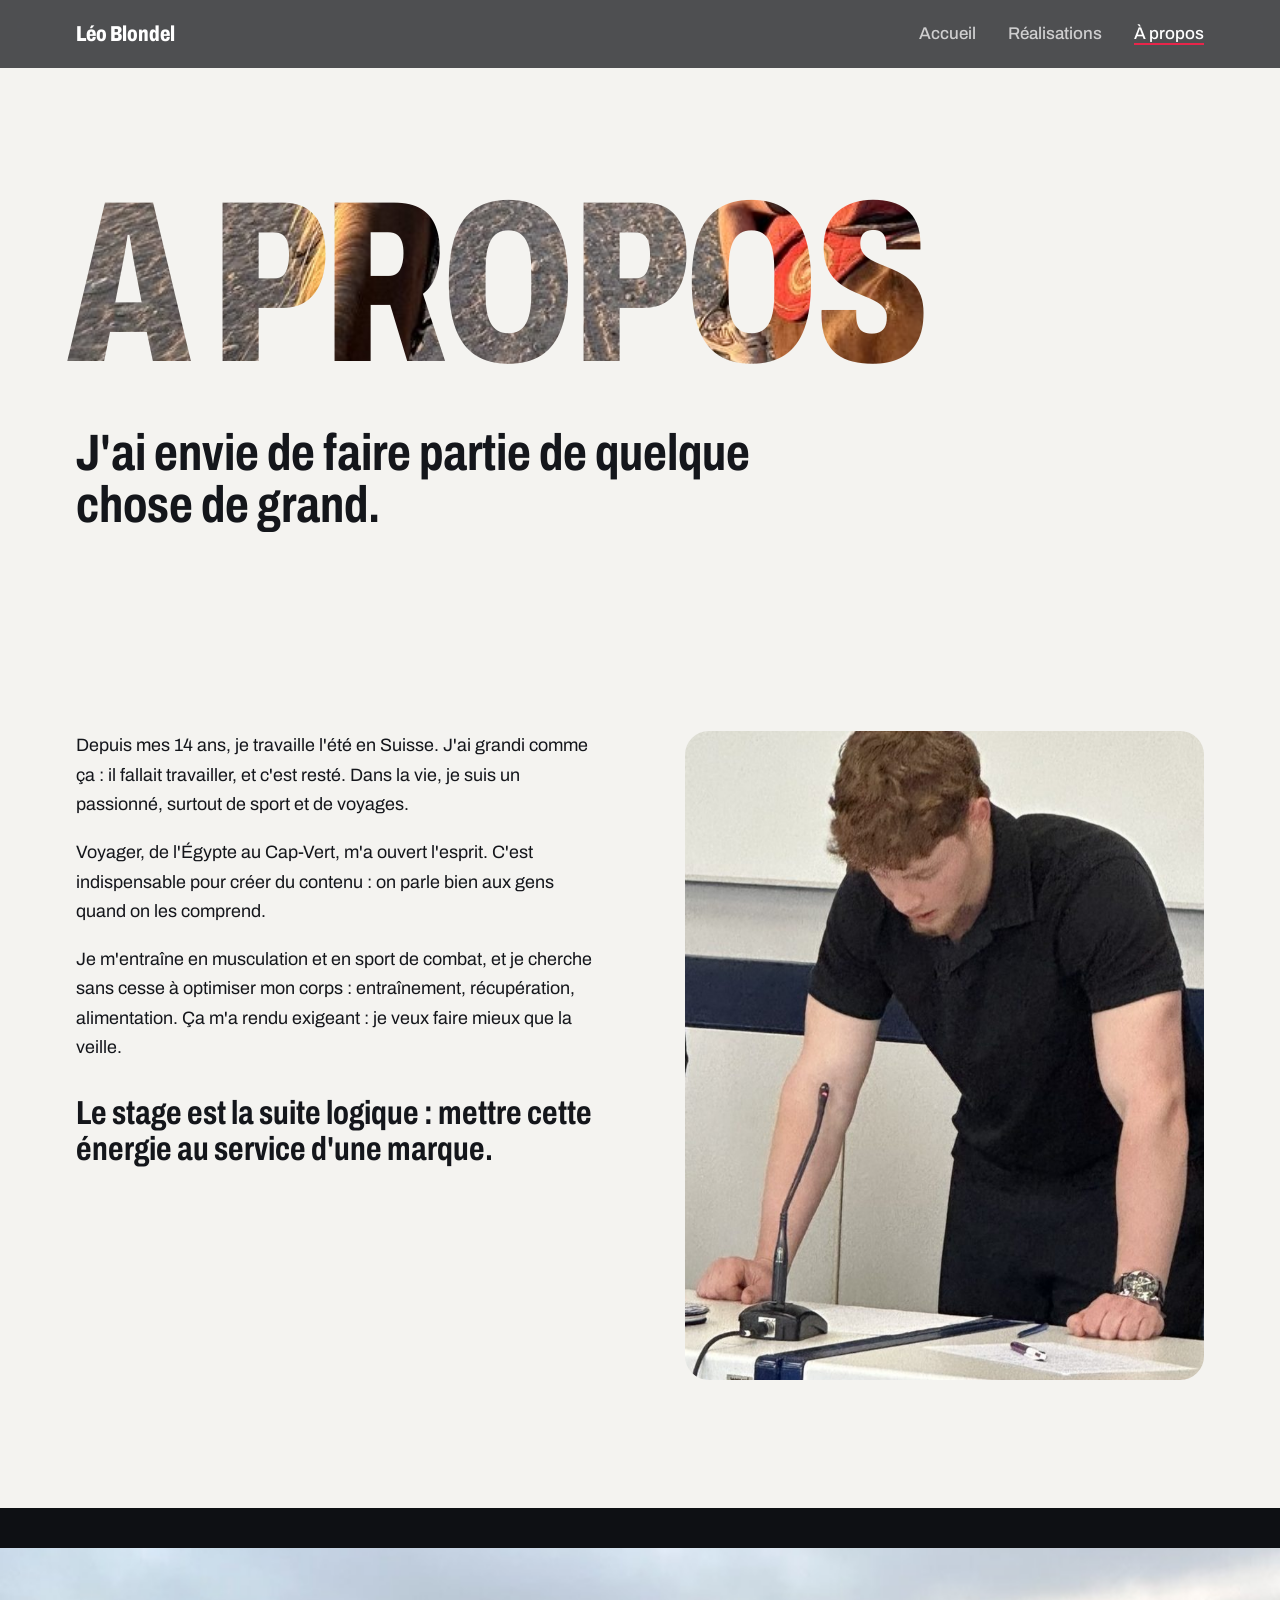
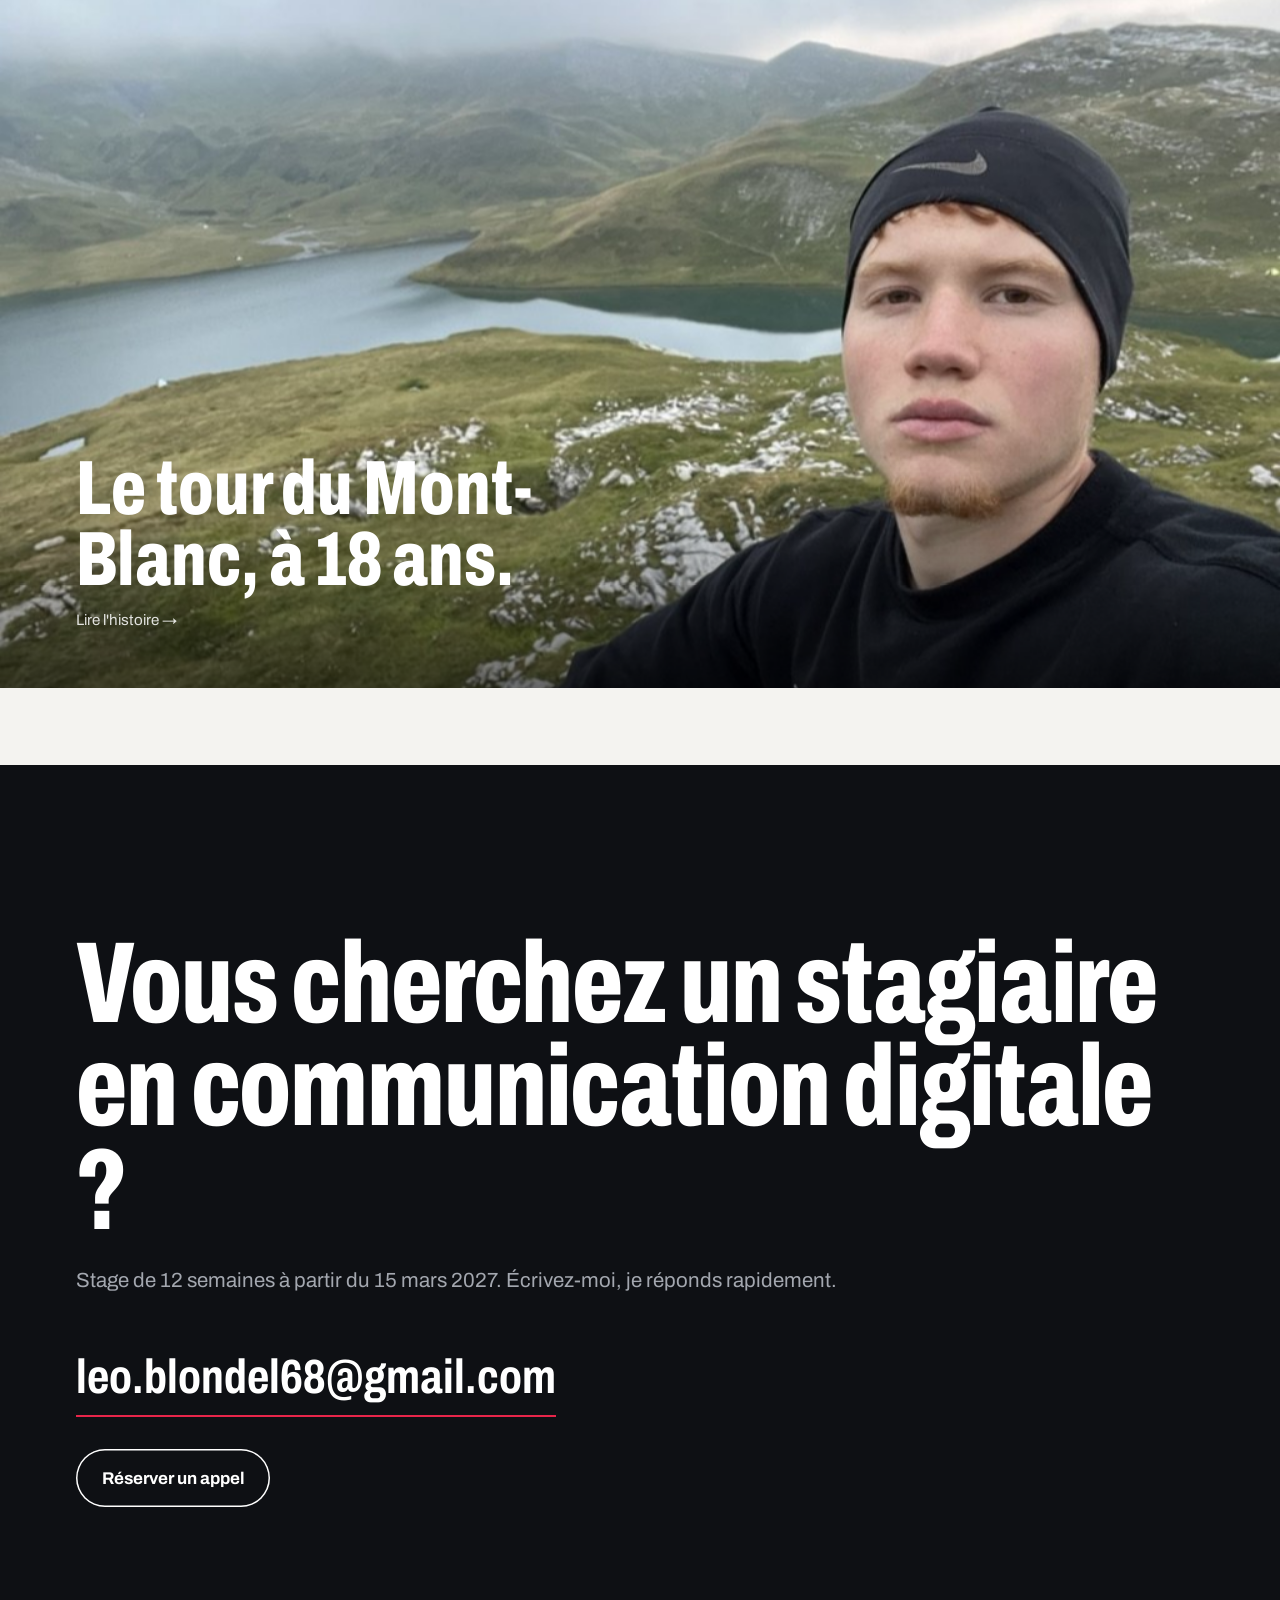
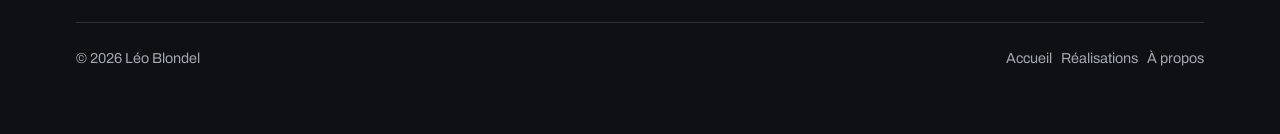
==== a-propos.html @ 24dcad84 "Add files via upload" ====
<!DOCTYPE html><html lang="fr"><head>
<meta charset="utf-8">
<meta name="viewport" content="width=device-width, initial-scale=1">
<meta property="og:title" content="Léo Blondel · Contenu et réseaux sociaux">
<meta property="og:description" content="Contenu pour McDonald's France chez BBDO Paris, projets e-commerce sur TikTok.">
<meta property="og:type" content="website">
<meta property="og:image" content="https://seetroly.github.io/leo-blondel.github.io/apercu.jpg">
<meta name="twitter:card" content="summary_large_image">
<meta name="twitter:image" content="https://seetroly.github.io/leo-blondel.github.io/apercu.jpg">
<link rel="icon" href="data:image/svg+xml,<svg xmlns='http://www.w3.org/2000/svg' viewBox='0 0 100 100'><text y='.9em' font-size='90'>♥</text></svg>">
<link rel="preconnect" href="https://fonts.googleapis.com">
<link rel="preconnect" href="https://fonts.gstatic.com" crossorigin>
<link href="https://fonts.googleapis.com/css2?family=Archivo:wdth,wght@62..125,400..800&display=swap" rel="stylesheet">
<style>
:root{
  --night:#0E1014;
  --night-2:#1A1D23;
  --paper:#F4F3F0;
  --white:#FFFFFF;
  --ink:#14161B;
  --muted:#5D626C;
  --muted-dark:#A3A7AF;
  --line:#DEDCD6;
  --sand:#E6DAC4;
  --like:#E8254A;
  --font:"Archivo", ui-sans-serif, system-ui, -apple-system, "Segoe UI", Roboto, sans-serif;
  --pad:clamp(20px,5vw,56px);
  --ease:cubic-bezier(.2,.7,.1,1);
}
*{box-sizing:border-box}
html{-webkit-text-size-adjust:100%;scroll-behavior:smooth}
body{margin:0;background:var(--paper);color:var(--ink);font-family:var(--font);font-size:1.0625rem;line-height:1.6;font-stretch:100%}
img,video{display:block;max-width:100%;height:auto}
a{color:inherit}
:focus-visible{outline:3px solid var(--like);outline-offset:3px}
p{margin:0 0 1em;max-width:38em}
.wrap{max-width:1240px;margin:0 auto;padding:0 var(--pad)}
[id]{scroll-margin-top:84px}

/* Display type: condensed Archivo */
.display,h1,h2{font-stretch:68%;font-weight:800;letter-spacing:-.01em;line-height:.9;margin:0}
h2{font-size:clamp(2.6rem,7vw,5.6rem)}
h3{font-size:clamp(1.35rem,2.2vw,1.7rem);font-weight:700;line-height:1.15;letter-spacing:-.01em;margin:0 0 .7rem}
.lede{font-size:clamp(1.1rem,1.6vw,1.3rem);color:var(--muted);line-height:1.5;margin-top:1.4rem}

/* Navigation */
.nav{position:fixed;inset:0 0 auto;z-index:50;color:var(--white);transition:background .35s var(--ease),backdrop-filter .35s}
.nav.solid{background:rgba(14,16,20,.72);backdrop-filter:blur(14px);-webkit-backdrop-filter:blur(14px)}
.nav .wrap{display:flex;align-items:center;justify-content:space-between;gap:8px 24px;min-height:68px;flex-wrap:wrap}
.nav .brand{font-weight:800;font-stretch:75%;font-size:1.35rem;text-decoration:none}
.nav ul{display:flex;gap:clamp(16px,3vw,32px);list-style:none;margin:0;padding:0}
.nav ul a{text-decoration:none;font-weight:500;opacity:.72;transition:opacity .2s}
.nav ul a:hover,.nav ul a[aria-current="page"]{opacity:1}
.nav ul a[aria-current="page"]{box-shadow:0 2px 0 var(--like)}

/* Buttons */
.btn{display:inline-flex;align-items:center;gap:.5em;padding:.9em 1.5em;border-radius:999px;background:var(--white);color:var(--night);font-weight:700;text-decoration:none;transition:transform .2s var(--ease),background .2s}
.btn:hover{transform:translateY(-2px)}
.btn.dark{background:var(--night);color:var(--white)}
.btn.ghost{background:transparent;color:inherit;box-shadow:inset 0 0 0 1.5px currentColor}

/* HERO (home) */
.hero{position:relative;min-height:100svh;background:var(--night);color:var(--white);overflow:hidden;display:flex;flex-direction:column;justify-content:flex-end}
.hero-photo{position:absolute;top:0;right:0;bottom:0;width:52%;overflow:hidden;-webkit-mask-image:linear-gradient(to right,transparent,#000 38%);mask-image:linear-gradient(to right,transparent,#000 38%)}
.hero-photo img{width:100%;height:100%;object-fit:cover;object-position:50% 20%;filter:saturate(.8) brightness(.88);transform-origin:50% 30%;will-change:transform}
.hero-inner{position:relative;width:100%;padding-top:120px;padding-bottom:clamp(28px,4vw,48px)}
.hero-name{font-size:clamp(4.6rem,13vw,11.5rem);line-height:.8;text-transform:uppercase;letter-spacing:-.02em;color:#fff;text-shadow:0 2px 30px rgba(0,0,0,.25);margin:0 0 .25em}
.hero-name span{display:block}
.hero-name span:last-child{padding-left:.55em}
.hero-copy{max-width:30em}
.hero-role{font-size:clamp(1.3rem,2.4vw,1.8rem);font-weight:700;margin:0 0 .6rem}
.hero-pitch{color:var(--muted-dark);font-size:1.1rem;margin-bottom:1.6rem}
.hero-stats{position:relative;display:grid;grid-template-columns:repeat(3,minmax(0,1fr));border-top:1px solid rgba(255,255,255,.18);margin-top:clamp(36px,6vw,64px);max-width:54%}
.hero-stats div{padding:1.1rem 1.2rem 0 0}
.hero-stats div+div{padding-left:1.2rem;border-left:1px solid rgba(255,255,255,.18)}
.hero-stats strong{display:block;white-space:nowrap;font-stretch:70%;font-weight:800;font-size:clamp(1.8rem,3.4vw,2.8rem);line-height:1}
.hero-stats strong::before{content:"♥ ";color:var(--like);font-size:.6em;vertical-align:.18em}
.hero-stats span{color:var(--muted-dark);font-size:.9rem;line-height:1.35;display:block;margin-top:.35rem}

/* Page-load sequence (the one orchestrated moment) */
@media (prefers-reduced-motion:no-preference){
  .hero-name span,.hero-copy,.hero-stats,.about-title{animation:rise 1s var(--ease) both}
  .hero-name span:last-child{animation-delay:.08s}
  .hero-copy{animation-delay:.25s}
  .hero-stats{animation-delay:.4s}
  .hero-photo img{animation:settle 1.6s var(--ease) both}
}
@keyframes rise{from{opacity:0;transform:translateY(40px)}to{opacity:1;transform:none}}
@keyframes settle{from{opacity:0;scale:1.12}to{opacity:1;scale:1}}

/* Chapters */
.chapter{padding:clamp(80px,12vw,150px) 0 0}
.chapter-head{display:grid;grid-template-columns:minmax(0,1.1fr) minmax(0,.9fr);gap:clamp(24px,5vw,72px);align-items:end;padding-bottom:clamp(40px,6vw,72px);border-bottom:1px solid var(--line)}
.chapter-head .lede{margin:0}

/* Case: text + media on a stage */
.case{display:grid;grid-template-columns:minmax(0,.85fr) minmax(0,1.15fr);gap:clamp(28px,6vw,96px);align-items:center;padding:clamp(56px,8vw,110px) 0;border-bottom:1px solid var(--line)}
.case.flip{grid-template-columns:minmax(0,1.15fr) minmax(0,.85fr)}
.case.flip .case-text{order:2}
.case-text p{color:#33363D}
.quote{font-size:1.15rem;font-weight:600;color:var(--ink)!important;border-left:3px solid var(--like);padding-left:1rem}
.stat{margin-top:1.8rem}
.stat strong{display:block;font-stretch:68%;font-weight:800;font-size:clamp(3rem,6.5vw,5.2rem);line-height:.9;color:var(--like);letter-spacing:-.01em}
.stat span{display:block;color:var(--muted);margin-top:.5rem;font-size:.95rem}
.tag{display:inline-block;font-size:.85rem;color:var(--muted);margin-bottom:1rem}

.stage{position:relative;border-radius:28px;background:var(--sand);padding:clamp(24px,5vw,64px);display:grid;place-items:center;overflow:hidden}
.stage.cool{background:#DDE3E8}
.stage.rose{background:#F0DADA}
.stage img.shot,.stage figure img{border-radius:14px;box-shadow:0 40px 70px -30px rgba(20,18,30,.45),0 2px 6px rgba(20,18,30,.08)}
.stage .narrow{max-width:420px;width:100%}
.stage .pair{display:grid;grid-template-columns:1fr 1fr;gap:clamp(12px,2vw,24px);width:100%}
.stage .pair img:last-child{transform:translateY(24px)}
figure{margin:0}
.caption{color:var(--muted);font-size:.9rem;margin-top:.9rem}

/* Football: three tweets */
.tweets-wrap{padding:clamp(56px,8vw,110px) 0;border-bottom:1px solid var(--line)}
.tweets-wrap .intro{display:grid;grid-template-columns:minmax(0,1fr) minmax(0,1fr);gap:clamp(24px,5vw,72px);align-items:end;margin-bottom:clamp(32px,5vw,56px)}
.tweets{display:grid;grid-template-columns:repeat(3,minmax(0,1fr));gap:clamp(16px,2vw,28px);align-items:start}
.tweet .stage{padding:clamp(18px,2.4vw,32px);border-radius:22px}
.tweet p{font-size:.98rem;margin:1rem 0 0;color:#33363D}
.tweet strong{display:block;font-stretch:68%;font-weight:800;font-size:2.4rem;line-height:1;color:var(--like);margin-top:.8rem}
.tweet small{color:var(--muted);font-size:.88rem}

/* Dark video band: the boldest block */
.band{background:var(--night);color:var(--white);padding:clamp(80px,11vw,140px) 0;margin-top:clamp(56px,8vw,110px)}
.band .lede,.band p{color:var(--muted-dark)}
.band-head{display:grid;grid-template-columns:minmax(0,1fr) auto;gap:32px;align-items:end;margin-bottom:clamp(40px,6vw,72px)}
.band .big-number{font-stretch:62%;font-weight:800;font-size:clamp(5rem,15vw,12rem);line-height:.8;color:var(--white);text-align:right}
.big-number small{display:block;font-stretch:100%;font-weight:500;font-size:1rem;color:var(--muted-dark);margin-top:.8rem;letter-spacing:0}
.phones{display:grid;grid-template-columns:repeat(4,minmax(0,1fr));gap:clamp(12px,2vw,24px)}
.phone{background:#000;border-radius:26px;padding:6px;box-shadow:0 0 0 1px rgba(255,255,255,.12),0 40px 80px -30px rgba(0,0,0,.8)}
.phone video{width:100%;aspect-ratio:9/16;object-fit:cover;border-radius:20px;background:#000}
.phone.solo{max-width:320px;width:100%}
.phones .phone:nth-child(even){transform:translateY(48px)}
.band-note{margin-top:clamp(64px,8vw,96px);font-size:.95rem}

/* Photo teaser band (home) */
.teaser{padding:clamp(90px,12vw,160px) 0;overflow:hidden}
.teaser-grid{display:grid;grid-template-columns:minmax(0,.9fr) minmax(0,1.1fr);gap:clamp(32px,6vw,96px);align-items:center}
.collage{position:relative;height:clamp(420px,52vw,640px)}
.collage figure{position:absolute;overflow:hidden;border-radius:18px;box-shadow:0 40px 70px -30px rgba(20,18,30,.5)}
.collage img{width:100%;height:115%;object-fit:cover;will-change:transform}
.collage .c1{left:0;top:6%;width:44%;height:78%}
.collage .c2{right:0;top:0;width:52%;height:46%}
.collage .c3{right:6%;bottom:0;width:42%;height:46%}

/* E-commerce list */
.ecom-list{display:grid;grid-template-columns:repeat(3,minmax(0,1fr));gap:clamp(20px,3vw,40px);padding:clamp(56px,8vw,96px) 0}
.ecom-list article{padding-top:1.2rem;border-top:2px solid var(--ink)}
.ecom-list img{border-radius:12px;margin-top:1rem;box-shadow:0 20px 40px -24px rgba(20,18,30,.4)}

/* Contact */
.contact{background:var(--night);color:var(--white);padding:clamp(90px,13vw,170px) 0 clamp(40px,5vw,64px);margin-top:clamp(40px,6vw,80px)}
.contact h2{font-size:clamp(3rem,9vw,7.5rem);max-width:10em}
.contact .lede{color:var(--muted-dark)}
.mail{display:inline-block;margin-top:1.4rem;font-stretch:75%;font-weight:700;font-size:clamp(1.5rem,4.4vw,3rem);text-decoration:none;border-bottom:2px solid var(--like);word-break:break-word;transition:color .2s}
.mail:hover{color:var(--like)}
.foot{margin-top:clamp(64px,9vw,120px);padding-top:24px;border-top:1px solid rgba(255,255,255,.14);display:flex;justify-content:space-between;gap:16px;flex-wrap:wrap;color:var(--muted-dark);font-size:.9rem}
.foot a{text-decoration:none}

/* ABOUT page */
.about-hero{background:var(--paper);padding:clamp(120px,16vw,190px) 0 clamp(40px,6vw,72px);overflow:hidden}
.about-title{font-size:clamp(5rem,18vw,16rem);line-height:.82;text-transform:uppercase;letter-spacing:-.02em;color:var(--ink);background:url("photo-desert.jpg") center 70%/cover no-repeat;-webkit-background-clip:text;background-clip:text;-webkit-text-fill-color:transparent;margin-left:-.04em}
.about-lead{font-stretch:75%;font-weight:700;font-size:clamp(1.8rem,4vw,3.2rem);line-height:1.02;max-width:14em;margin-top:clamp(24px,4vw,48px)}
.about-body{display:grid;grid-template-columns:minmax(0,1fr) minmax(0,1fr);gap:clamp(32px,7vw,110px);align-items:start;padding:clamp(40px,6vw,80px) 0 clamp(80px,10vw,130px)}
.about-body p{font-size:clamp(1.08rem,1.4vw,1.22rem);line-height:1.65}
.about-body .closing{font-stretch:75%;font-weight:700;font-size:clamp(1.5rem,2.6vw,2.1rem);line-height:1.1;margin-top:2rem;color:var(--ink)}
.portrait{position:sticky;top:100px;border-radius:24px;overflow:hidden;aspect-ratio:4/5}
.portrait img{width:100%;height:118%;object-fit:cover;will-change:transform}
.facts{list-style:none;margin:2.4rem 0 0;padding:0;display:grid;grid-template-columns:1fr 1fr;gap:0}
.facts li{padding:1rem 0;border-top:1px solid var(--line)}
.facts b{display:block;font-stretch:70%;font-size:1.7rem;line-height:1;font-weight:800}
.facts span{color:var(--muted);font-size:.92rem}
.wide-photo{position:relative;height:clamp(420px,70vw,780px);overflow:hidden;background:var(--night)}
.wide-photo img{position:absolute;inset:-10% 0 auto;width:100%;height:120%;object-fit:cover;will-change:transform}
.wide-photo .over{position:absolute;inset:auto 0 0;padding:0 0 clamp(28px,5vw,56px);color:var(--white);background:linear-gradient(transparent,rgba(0,0,0,.55))}
.wide-photo .over p{font-stretch:70%;font-weight:800;font-size:clamp(2.4rem,6vw,5.2rem);line-height:.92;margin:0;max-width:7em}
.wide-photo .over small{display:block;font-size:.95rem;opacity:.85;margin-top:.8rem}

/* WORKS page */
.page-hero{background:var(--night);color:var(--white);padding:clamp(130px,16vw,200px) 0 clamp(48px,6vw,72px)}
.page-hero h1{font-size:clamp(4rem,14vw,11rem);text-transform:uppercase;line-height:.82}
.page-hero .lede{color:var(--muted-dark)}
.filters{display:flex;flex-wrap:wrap;gap:10px;list-style:none;margin:2rem 0 0;padding:0}
.filters button{font:inherit;font-weight:600;font-size:.95rem;padding:.55em 1.1em;border-radius:999px;border:0;cursor:pointer;background:rgba(255,255,255,.08);color:var(--white);transition:background .2s}
.filters button:hover{background:rgba(255,255,255,.16)}
.filters button[aria-pressed="true"]{background:var(--white);color:var(--night)}
.grid{display:grid;grid-template-columns:repeat(3,minmax(0,1fr));gap:clamp(20px,2.6vw,36px);padding:clamp(48px,7vw,90px) 0}
.card{text-decoration:none;display:block}
.card[hidden]{display:none}
.card .thumb{aspect-ratio:4/5;border-radius:20px;background:var(--sand);overflow:hidden;display:grid;place-items:center;padding:12%}
.card:nth-child(3n+2) .thumb{background:#DDE3E8}
.card:nth-child(3n) .thumb{background:#F0DADA}
.card .thumb img{max-height:100%;width:auto;object-fit:contain;border-radius:10px;box-shadow:0 30px 50px -24px rgba(20,18,30,.45);transition:transform .5s var(--ease)}
.card:hover .thumb img{transform:scale(1.04)}
.card .thumb.text{font-stretch:68%;font-weight:800;font-size:2.4rem;line-height:.95;text-align:center;color:var(--ink)}
.card .body{padding-top:1rem}
.card h2{font-stretch:80%;font-size:1.45rem;line-height:1.1;font-weight:700}
.card .meta{display:flex;justify-content:space-between;gap:12px;margin-top:.4rem;color:var(--muted);font-size:.92rem}
.card .metric{color:var(--like);font-weight:700;white-space:nowrap}

/* Responsive */
@media (max-width:980px){
  .tweets{grid-template-columns:repeat(2,minmax(0,1fr))}
  .grid{grid-template-columns:repeat(2,minmax(0,1fr))}
  .ecom-list{grid-template-columns:minmax(0,1fr)}
  .ecom-list article{max-width:40em}
}
@media (max-width:860px){
  .hero{justify-content:flex-end}
  .hero-photo{width:100%;height:62%;bottom:auto;-webkit-mask-image:none;mask-image:none}
  .hero-photo::after{content:"";position:absolute;inset:0;background:linear-gradient(rgba(14,16,20,.1) 25%,rgba(14,16,20,.88) 62%,var(--night))}
  .hero-inner{padding-top:40vh}
  .hero-name span:last-child{padding-left:0}
  .hero-stats{max-width:none}
  .chapter-head,.case,.case.flip,.tweets-wrap .intro,.teaser-grid,.about-body,.band-head{grid-template-columns:minmax(0,1fr)}
  .case.flip .case-text{order:0}
  .band .big-number{text-align:left}
  .phones{grid-template-columns:none;grid-auto-flow:column;grid-auto-columns:64%;overflow-x:auto;scroll-snap-type:x mandatory;padding-bottom:12px;margin-right:calc(-1*var(--pad))}
  .phones .phone{scroll-snap-align:start}
  .phones .phone:nth-child(even){transform:none}
  .portrait{position:relative;top:0}
}
@media (max-width:560px){
  .hero-stats{grid-template-columns:minmax(0,1fr)}
  .hero-stats div,.hero-stats div+div{padding:.9rem 0;border-left:0;border-bottom:1px solid rgba(255,255,255,.18)}
  .tweets,.grid{grid-template-columns:minmax(0,1fr)}
  .stage .pair img:last-child{transform:none}
  .nav .brand{font-size:1.15rem}
}
@media (prefers-reduced-motion:reduce){
  html{scroll-behavior:auto}
  *{animation:none!important;transition:none!important}
  [data-speed],[data-zoom]{transform:none!important}
}
.collage img,.portrait img{position:absolute;left:0;top:-8%}
.portrait{isolation:isolate}
.wide-photo img{object-position:75% 50%}
.contact h2{overflow-wrap:break-word}

.wide-photo{display:block;text-decoration:none;color:inherit}
.wide-photo .over small{transition:opacity .2s}
.wide-photo:hover .over small{opacity:1}
.story{padding:clamp(70px,10vw,120px) 0}
.story .inner{max-width:34em}
.story p{font-size:clamp(1.08rem,1.4vw,1.22rem);line-height:1.65}
.back{display:inline-block;margin-top:2.5rem;font-weight:600;text-decoration:none;border-bottom:2px solid var(--like);padding-bottom:2px}
.contact-actions{margin:2rem 0 0}
</style>
<title>À propos · Léo Blondel</title><meta name="description" content="Qui est Léo Blondel : parcours, sport, voyages.">
</head><body>
<nav class="nav solid" aria-label="Menu principal"><div class="wrap"><a class="brand" href="index.html">Léo Blondel</a><ul><li><a href="index.html">Accueil</a></li><li><a href="realisations.html">Réalisations</a></li><li><a href="a-propos.html" aria-current="page">À propos</a></li></ul></div></nav>
<main>
<header class="about-hero">
  <div class="wrap">
    <h1 class="about-title" data-clip>À propos</h1>
    <p class="about-lead">J'ai envie de faire partie de quelque chose de grand.</p>
  </div>
</header>

<section>
  <div class="wrap"><div class="about-body">
    <div>
      <p>Depuis mes 14 ans, je travaille l'été en Suisse. J'ai grandi comme ça : il fallait travailler, et c'est resté. Dans la vie, je suis un passionné, surtout de sport et de voyages.</p>
      <p>Voyager, de l'Égypte au Cap-Vert, m'a ouvert l'esprit. C'est indispensable pour créer du contenu : on parle bien aux gens quand on les comprend.</p>
      <p>Je m'entraîne en musculation et en sport de combat, et je cherche sans cesse à optimiser mon corps : entraînement, récupération, alimentation. Ça m'a rendu exigeant : je veux faire mieux que la veille.</p>
      <p class="closing">Le stage est la suite logique : mettre cette énergie au service d'une marque.</p>
    </div>
    <figure class="portrait"><img src="photo-presentation.jpg" data-speed="-0.06" width="741" height="1230" alt="Léo Blondel pendant une présentation"></figure>
  </div></div>
</section>

<a class="wide-photo" href="mont-blanc.html" aria-label="Lire l'histoire du tour du Mont-Blanc">
  <img src="photo-mont-blanc.jpg" data-speed="-0.12" width="1024" height="768" alt="Léo Blondel en montagne, pendant le tour du Mont-Blanc" loading="lazy">
  <div class="over"><div class="wrap"><p>Le tour du Mont-Blanc, à 18 ans.</p><small>Lire l'histoire &rarr;</small></div></div>
</a>
</main>
<section class="contact" id="contact">
  <div class="wrap">
    <h2>Vous cherchez un stagiaire en communication digitale ?</h2>
    <p class="lede">Stage de 12 semaines à partir du 15 mars 2027. Écrivez-moi, je réponds rapidement.</p>
    <a class="mail" href="mailto:leo.blondel68@gmail.com">leo.blondel68@gmail.com</a>
    <p class="contact-actions"><a class="btn ghost" href="https://calendly.com/leo-blondel68/30min" target="_blank" rel="noopener">Réserver un appel</a></p>
    <div class="foot"><span>© 2026 Léo Blondel</span><span><a href="index.html">Accueil</a>&nbsp;&nbsp;&nbsp;<a href="realisations.html">Réalisations</a>&nbsp;&nbsp;&nbsp;<a href="a-propos.html">À propos</a></span></div>
  </div>
</section>
<script>
(function () {
  var nav = document.querySelector(".nav");
  var keepSolid = nav && nav.classList.contains("solid");
  var still = window.matchMedia("(prefers-reduced-motion: reduce)").matches;
  var speedEls = [].slice.call(document.querySelectorAll("[data-speed]"));
  var zoomEls = [].slice.call(document.querySelectorAll("[data-zoom]"));
  var clipEls = [].slice.call(document.querySelectorAll("[data-clip]"));
  var ticking = false;

  function update() {
    var y = window.scrollY, vh = window.innerHeight;
    if (nav && !keepSolid) nav.classList.toggle("solid", y > 40);
    if (!still) {
      speedEls.forEach(function (el) {
        var r = el.parentElement.getBoundingClientRect();
        if (r.bottom < -200 || r.top > vh + 200) return;
        var offset = (r.top + r.height / 2 - vh / 2) * parseFloat(el.dataset.speed);
        el.style.transform = "translate3d(0," + offset.toFixed(1) + "px,0)";
      });
      zoomEls.forEach(function (el) {
        var p = Math.min(y / vh, 1);
        el.style.transform = "translate3d(0," + (y * 0.2).toFixed(1) + "px,0) scale(" + (1 + p * 0.12).toFixed(3) + ")";
      });
      clipEls.forEach(function (el) {
        el.style.backgroundPosition = "center " + (70 + Math.min(y / vh, 1) * 25).toFixed(1) + "%";
      });
    }
    ticking = false;
  }
  window.addEventListener("scroll", function () {
    if (!ticking) { ticking = true; requestAnimationFrame(update); }
  }, { passive: true });
  window.addEventListener("resize", update);
  update();

  var buttons = document.querySelectorAll(".filters button");
  buttons.forEach(function (b) {
    b.addEventListener("click", function () {
      var f = b.dataset.filter;
      buttons.forEach(function (x) { x.setAttribute("aria-pressed", x === b ? "true" : "false"); });
      document.querySelectorAll(".card").forEach(function (c) {
        c.hidden = !(f === "tout" || c.dataset.type === f);
      });
    });
  });
})();

</script></body></html>
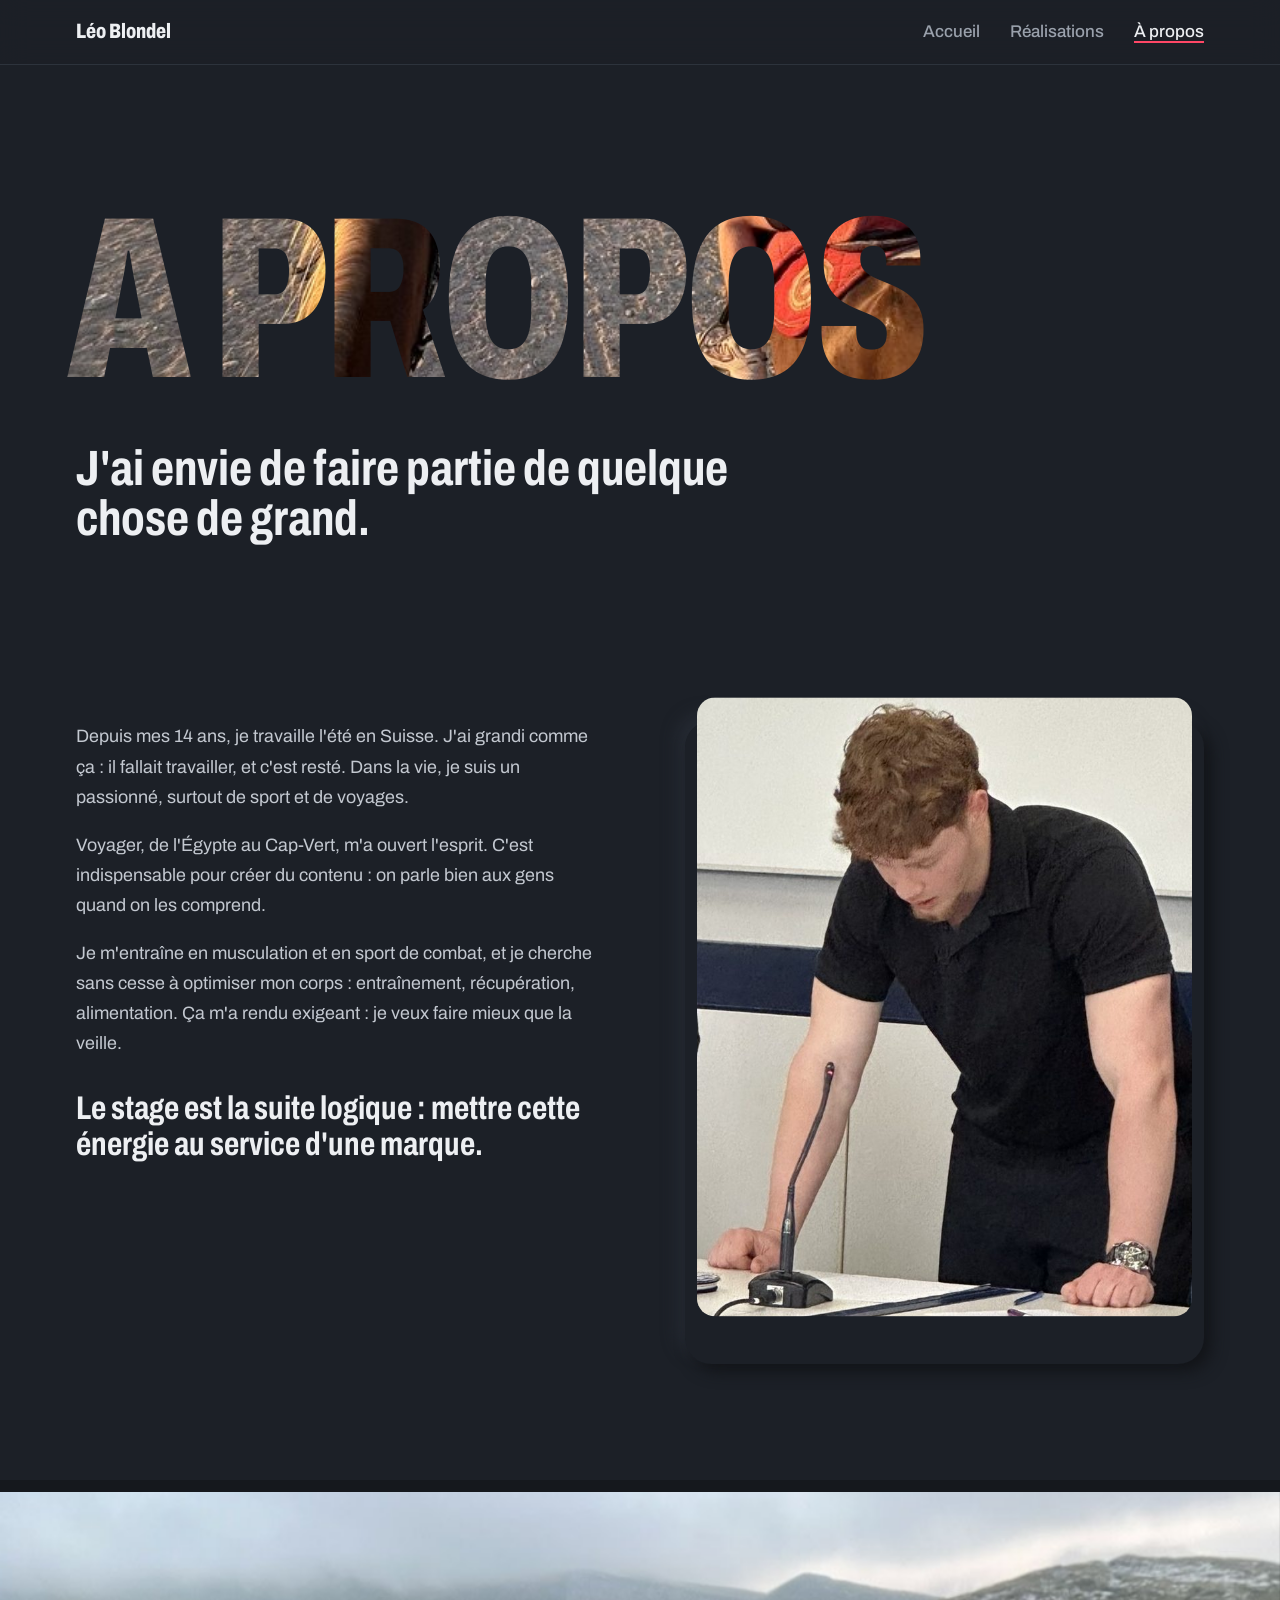
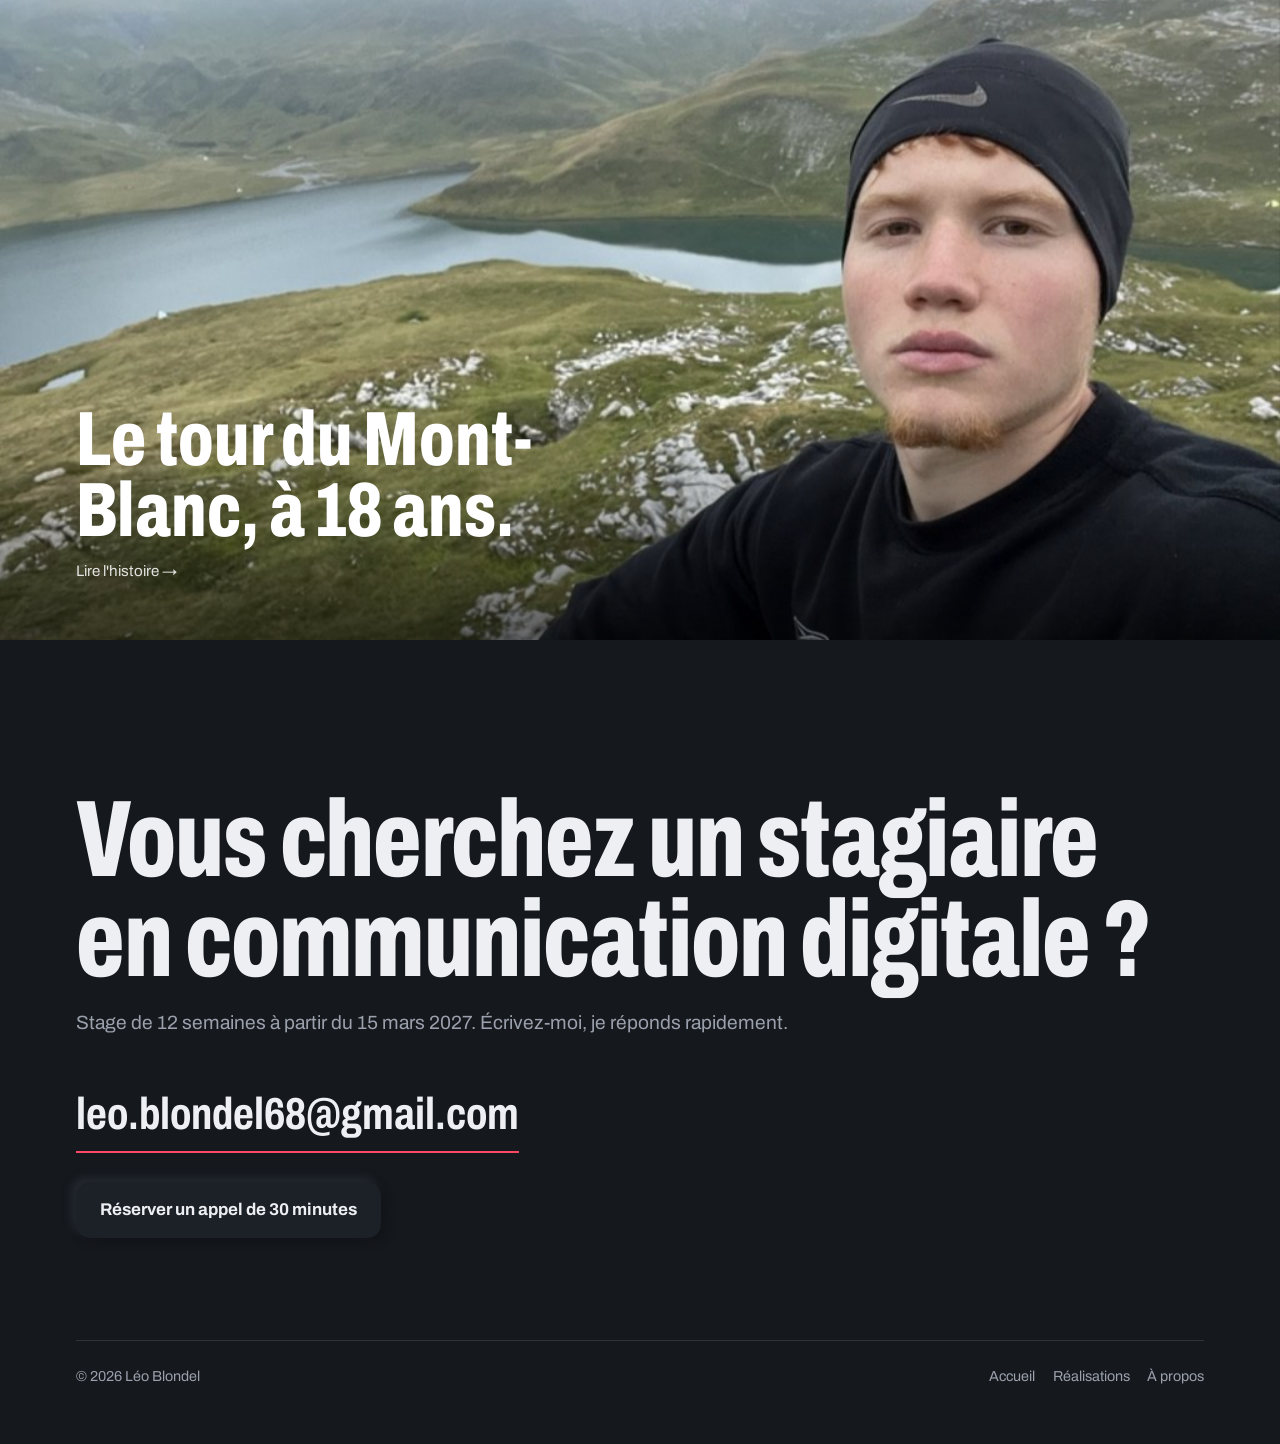
==== commit b06a6cfb: "Add files via upload" ====
--- a/a-propos.html
+++ b/a-propos.html
@@ -1,257 +1,25 @@
-<!DOCTYPE html><html lang="fr"><head>
+<!DOCTYPE html>
+<html lang="fr">
+<head>
 <meta charset="utf-8">
 <meta name="viewport" content="width=device-width, initial-scale=1">
-<meta property="og:title" content="Léo Blondel · Contenu et réseaux sociaux">
-<meta property="og:description" content="Contenu pour McDonald's France chez BBDO Paris, projets e-commerce sur TikTok.">
+<title>À propos · Léo Blondel</title>
+<meta name="description" content="Qui est Léo Blondel : parcours, sport, voyages.">
+<meta property="og:title" content="Léo Blondel · Contenu et stratégie digitale">
+<meta property="og:description" content="Étudiant en BUT TC, en recherche de stage dès le 15 mars 2027. Contenu pour McDonald's France chez BBDO Paris, projets e-commerce.">
 <meta property="og:type" content="website">
-<meta property="og:image" content="https://seetroly.github.io/leo-blondel.github.io/apercu.jpg">
+<meta property="og:image" content="https://seetroly.github.io/leo-blondel1.github.io/apercu.jpg">
 <meta name="twitter:card" content="summary_large_image">
-<meta name="twitter:image" content="https://seetroly.github.io/leo-blondel.github.io/apercu.jpg">
+<meta name="twitter:image" content="https://seetroly.github.io/leo-blondel1.github.io/apercu.jpg">
+<meta name="theme-color" content="#1C2027">
 <link rel="icon" href="data:image/svg+xml,<svg xmlns='http://www.w3.org/2000/svg' viewBox='0 0 100 100'><text y='.9em' font-size='90'>♥</text></svg>">
 <link rel="preconnect" href="https://fonts.googleapis.com">
 <link rel="preconnect" href="https://fonts.gstatic.com" crossorigin>
 <link href="https://fonts.googleapis.com/css2?family=Archivo:wdth,wght@62..125,400..800&display=swap" rel="stylesheet">
-<style>
-:root{
-  --night:#0E1014;
-  --night-2:#1A1D23;
-  --paper:#F4F3F0;
-  --white:#FFFFFF;
-  --ink:#14161B;
-  --muted:#5D626C;
-  --muted-dark:#A3A7AF;
-  --line:#DEDCD6;
-  --sand:#E6DAC4;
-  --like:#E8254A;
-  --font:"Archivo", ui-sans-serif, system-ui, -apple-system, "Segoe UI", Roboto, sans-serif;
-  --pad:clamp(20px,5vw,56px);
-  --ease:cubic-bezier(.2,.7,.1,1);
-}
-*{box-sizing:border-box}
-html{-webkit-text-size-adjust:100%;scroll-behavior:smooth}
-body{margin:0;background:var(--paper);color:var(--ink);font-family:var(--font);font-size:1.0625rem;line-height:1.6;font-stretch:100%}
-img,video{display:block;max-width:100%;height:auto}
-a{color:inherit}
-:focus-visible{outline:3px solid var(--like);outline-offset:3px}
-p{margin:0 0 1em;max-width:38em}
-.wrap{max-width:1240px;margin:0 auto;padding:0 var(--pad)}
-[id]{scroll-margin-top:84px}
-
-/* Display type: condensed Archivo */
-.display,h1,h2{font-stretch:68%;font-weight:800;letter-spacing:-.01em;line-height:.9;margin:0}
-h2{font-size:clamp(2.6rem,7vw,5.6rem)}
-h3{font-size:clamp(1.35rem,2.2vw,1.7rem);font-weight:700;line-height:1.15;letter-spacing:-.01em;margin:0 0 .7rem}
-.lede{font-size:clamp(1.1rem,1.6vw,1.3rem);color:var(--muted);line-height:1.5;margin-top:1.4rem}
-
-/* Navigation */
-.nav{position:fixed;inset:0 0 auto;z-index:50;color:var(--white);transition:background .35s var(--ease),backdrop-filter .35s}
-.nav.solid{background:rgba(14,16,20,.72);backdrop-filter:blur(14px);-webkit-backdrop-filter:blur(14px)}
-.nav .wrap{display:flex;align-items:center;justify-content:space-between;gap:8px 24px;min-height:68px;flex-wrap:wrap}
-.nav .brand{font-weight:800;font-stretch:75%;font-size:1.35rem;text-decoration:none}
-.nav ul{display:flex;gap:clamp(16px,3vw,32px);list-style:none;margin:0;padding:0}
-.nav ul a{text-decoration:none;font-weight:500;opacity:.72;transition:opacity .2s}
-.nav ul a:hover,.nav ul a[aria-current="page"]{opacity:1}
-.nav ul a[aria-current="page"]{box-shadow:0 2px 0 var(--like)}
-
-/* Buttons */
-.btn{display:inline-flex;align-items:center;gap:.5em;padding:.9em 1.5em;border-radius:999px;background:var(--white);color:var(--night);font-weight:700;text-decoration:none;transition:transform .2s var(--ease),background .2s}
-.btn:hover{transform:translateY(-2px)}
-.btn.dark{background:var(--night);color:var(--white)}
-.btn.ghost{background:transparent;color:inherit;box-shadow:inset 0 0 0 1.5px currentColor}
-
-/* HERO (home) */
-.hero{position:relative;min-height:100svh;background:var(--night);color:var(--white);overflow:hidden;display:flex;flex-direction:column;justify-content:flex-end}
-.hero-photo{position:absolute;top:0;right:0;bottom:0;width:52%;overflow:hidden;-webkit-mask-image:linear-gradient(to right,transparent,#000 38%);mask-image:linear-gradient(to right,transparent,#000 38%)}
-.hero-photo img{width:100%;height:100%;object-fit:cover;object-position:50% 20%;filter:saturate(.8) brightness(.88);transform-origin:50% 30%;will-change:transform}
-.hero-inner{position:relative;width:100%;padding-top:120px;padding-bottom:clamp(28px,4vw,48px)}
-.hero-name{font-size:clamp(4.6rem,13vw,11.5rem);line-height:.8;text-transform:uppercase;letter-spacing:-.02em;color:#fff;text-shadow:0 2px 30px rgba(0,0,0,.25);margin:0 0 .25em}
-.hero-name span{display:block}
-.hero-name span:last-child{padding-left:.55em}
-.hero-copy{max-width:30em}
-.hero-role{font-size:clamp(1.3rem,2.4vw,1.8rem);font-weight:700;margin:0 0 .6rem}
-.hero-pitch{color:var(--muted-dark);font-size:1.1rem;margin-bottom:1.6rem}
-.hero-stats{position:relative;display:grid;grid-template-columns:repeat(3,minmax(0,1fr));border-top:1px solid rgba(255,255,255,.18);margin-top:clamp(36px,6vw,64px);max-width:54%}
-.hero-stats div{padding:1.1rem 1.2rem 0 0}
-.hero-stats div+div{padding-left:1.2rem;border-left:1px solid rgba(255,255,255,.18)}
-.hero-stats strong{display:block;white-space:nowrap;font-stretch:70%;font-weight:800;font-size:clamp(1.8rem,3.4vw,2.8rem);line-height:1}
-.hero-stats strong::before{content:"♥ ";color:var(--like);font-size:.6em;vertical-align:.18em}
-.hero-stats span{color:var(--muted-dark);font-size:.9rem;line-height:1.35;display:block;margin-top:.35rem}
-
-/* Page-load sequence (the one orchestrated moment) */
-@media (prefers-reduced-motion:no-preference){
-  .hero-name span,.hero-copy,.hero-stats,.about-title{animation:rise 1s var(--ease) both}
-  .hero-name span:last-child{animation-delay:.08s}
-  .hero-copy{animation-delay:.25s}
-  .hero-stats{animation-delay:.4s}
-  .hero-photo img{animation:settle 1.6s var(--ease) both}
-}
-@keyframes rise{from{opacity:0;transform:translateY(40px)}to{opacity:1;transform:none}}
-@keyframes settle{from{opacity:0;scale:1.12}to{opacity:1;scale:1}}
-
-/* Chapters */
-.chapter{padding:clamp(80px,12vw,150px) 0 0}
-.chapter-head{display:grid;grid-template-columns:minmax(0,1.1fr) minmax(0,.9fr);gap:clamp(24px,5vw,72px);align-items:end;padding-bottom:clamp(40px,6vw,72px);border-bottom:1px solid var(--line)}
-.chapter-head .lede{margin:0}
-
-/* Case: text + media on a stage */
-.case{display:grid;grid-template-columns:minmax(0,.85fr) minmax(0,1.15fr);gap:clamp(28px,6vw,96px);align-items:center;padding:clamp(56px,8vw,110px) 0;border-bottom:1px solid var(--line)}
-.case.flip{grid-template-columns:minmax(0,1.15fr) minmax(0,.85fr)}
-.case.flip .case-text{order:2}
-.case-text p{color:#33363D}
-.quote{font-size:1.15rem;font-weight:600;color:var(--ink)!important;border-left:3px solid var(--like);padding-left:1rem}
-.stat{margin-top:1.8rem}
-.stat strong{display:block;font-stretch:68%;font-weight:800;font-size:clamp(3rem,6.5vw,5.2rem);line-height:.9;color:var(--like);letter-spacing:-.01em}
-.stat span{display:block;color:var(--muted);margin-top:.5rem;font-size:.95rem}
-.tag{display:inline-block;font-size:.85rem;color:var(--muted);margin-bottom:1rem}
-
-.stage{position:relative;border-radius:28px;background:var(--sand);padding:clamp(24px,5vw,64px);display:grid;place-items:center;overflow:hidden}
-.stage.cool{background:#DDE3E8}
-.stage.rose{background:#F0DADA}
-.stage img.shot,.stage figure img{border-radius:14px;box-shadow:0 40px 70px -30px rgba(20,18,30,.45),0 2px 6px rgba(20,18,30,.08)}
-.stage .narrow{max-width:420px;width:100%}
-.stage .pair{display:grid;grid-template-columns:1fr 1fr;gap:clamp(12px,2vw,24px);width:100%}
-.stage .pair img:last-child{transform:translateY(24px)}
-figure{margin:0}
-.caption{color:var(--muted);font-size:.9rem;margin-top:.9rem}
-
-/* Football: three tweets */
-.tweets-wrap{padding:clamp(56px,8vw,110px) 0;border-bottom:1px solid var(--line)}
-.tweets-wrap .intro{display:grid;grid-template-columns:minmax(0,1fr) minmax(0,1fr);gap:clamp(24px,5vw,72px);align-items:end;margin-bottom:clamp(32px,5vw,56px)}
-.tweets{display:grid;grid-template-columns:repeat(3,minmax(0,1fr));gap:clamp(16px,2vw,28px);align-items:start}
-.tweet .stage{padding:clamp(18px,2.4vw,32px);border-radius:22px}
-.tweet p{font-size:.98rem;margin:1rem 0 0;color:#33363D}
-.tweet strong{display:block;font-stretch:68%;font-weight:800;font-size:2.4rem;line-height:1;color:var(--like);margin-top:.8rem}
-.tweet small{color:var(--muted);font-size:.88rem}
-
-/* Dark video band: the boldest block */
-.band{background:var(--night);color:var(--white);padding:clamp(80px,11vw,140px) 0;margin-top:clamp(56px,8vw,110px)}
-.band .lede,.band p{color:var(--muted-dark)}
-.band-head{display:grid;grid-template-columns:minmax(0,1fr) auto;gap:32px;align-items:end;margin-bottom:clamp(40px,6vw,72px)}
-.band .big-number{font-stretch:62%;font-weight:800;font-size:clamp(5rem,15vw,12rem);line-height:.8;color:var(--white);text-align:right}
-.big-number small{display:block;font-stretch:100%;font-weight:500;font-size:1rem;color:var(--muted-dark);margin-top:.8rem;letter-spacing:0}
-.phones{display:grid;grid-template-columns:repeat(4,minmax(0,1fr));gap:clamp(12px,2vw,24px)}
-.phone{background:#000;border-radius:26px;padding:6px;box-shadow:0 0 0 1px rgba(255,255,255,.12),0 40px 80px -30px rgba(0,0,0,.8)}
-.phone video{width:100%;aspect-ratio:9/16;object-fit:cover;border-radius:20px;background:#000}
-.phone.solo{max-width:320px;width:100%}
-.phones .phone:nth-child(even){transform:translateY(48px)}
-.band-note{margin-top:clamp(64px,8vw,96px);font-size:.95rem}
-
-/* Photo teaser band (home) */
-.teaser{padding:clamp(90px,12vw,160px) 0;overflow:hidden}
-.teaser-grid{display:grid;grid-template-columns:minmax(0,.9fr) minmax(0,1.1fr);gap:clamp(32px,6vw,96px);align-items:center}
-.collage{position:relative;height:clamp(420px,52vw,640px)}
-.collage figure{position:absolute;overflow:hidden;border-radius:18px;box-shadow:0 40px 70px -30px rgba(20,18,30,.5)}
-.collage img{width:100%;height:115%;object-fit:cover;will-change:transform}
-.collage .c1{left:0;top:6%;width:44%;height:78%}
-.collage .c2{right:0;top:0;width:52%;height:46%}
-.collage .c3{right:6%;bottom:0;width:42%;height:46%}
-
-/* E-commerce list */
-.ecom-list{display:grid;grid-template-columns:repeat(3,minmax(0,1fr));gap:clamp(20px,3vw,40px);padding:clamp(56px,8vw,96px) 0}
-.ecom-list article{padding-top:1.2rem;border-top:2px solid var(--ink)}
-.ecom-list img{border-radius:12px;margin-top:1rem;box-shadow:0 20px 40px -24px rgba(20,18,30,.4)}
-
-/* Contact */
-.contact{background:var(--night);color:var(--white);padding:clamp(90px,13vw,170px) 0 clamp(40px,5vw,64px);margin-top:clamp(40px,6vw,80px)}
-.contact h2{font-size:clamp(3rem,9vw,7.5rem);max-width:10em}
-.contact .lede{color:var(--muted-dark)}
-.mail{display:inline-block;margin-top:1.4rem;font-stretch:75%;font-weight:700;font-size:clamp(1.5rem,4.4vw,3rem);text-decoration:none;border-bottom:2px solid var(--like);word-break:break-word;transition:color .2s}
-.mail:hover{color:var(--like)}
-.foot{margin-top:clamp(64px,9vw,120px);padding-top:24px;border-top:1px solid rgba(255,255,255,.14);display:flex;justify-content:space-between;gap:16px;flex-wrap:wrap;color:var(--muted-dark);font-size:.9rem}
-.foot a{text-decoration:none}
-
-/* ABOUT page */
-.about-hero{background:var(--paper);padding:clamp(120px,16vw,190px) 0 clamp(40px,6vw,72px);overflow:hidden}
-.about-title{font-size:clamp(5rem,18vw,16rem);line-height:.82;text-transform:uppercase;letter-spacing:-.02em;color:var(--ink);background:url("photo-desert.jpg") center 70%/cover no-repeat;-webkit-background-clip:text;background-clip:text;-webkit-text-fill-color:transparent;margin-left:-.04em}
-.about-lead{font-stretch:75%;font-weight:700;font-size:clamp(1.8rem,4vw,3.2rem);line-height:1.02;max-width:14em;margin-top:clamp(24px,4vw,48px)}
-.about-body{display:grid;grid-template-columns:minmax(0,1fr) minmax(0,1fr);gap:clamp(32px,7vw,110px);align-items:start;padding:clamp(40px,6vw,80px) 0 clamp(80px,10vw,130px)}
-.about-body p{font-size:clamp(1.08rem,1.4vw,1.22rem);line-height:1.65}
-.about-body .closing{font-stretch:75%;font-weight:700;font-size:clamp(1.5rem,2.6vw,2.1rem);line-height:1.1;margin-top:2rem;color:var(--ink)}
-.portrait{position:sticky;top:100px;border-radius:24px;overflow:hidden;aspect-ratio:4/5}
-.portrait img{width:100%;height:118%;object-fit:cover;will-change:transform}
-.facts{list-style:none;margin:2.4rem 0 0;padding:0;display:grid;grid-template-columns:1fr 1fr;gap:0}
-.facts li{padding:1rem 0;border-top:1px solid var(--line)}
-.facts b{display:block;font-stretch:70%;font-size:1.7rem;line-height:1;font-weight:800}
-.facts span{color:var(--muted);font-size:.92rem}
-.wide-photo{position:relative;height:clamp(420px,70vw,780px);overflow:hidden;background:var(--night)}
-.wide-photo img{position:absolute;inset:-10% 0 auto;width:100%;height:120%;object-fit:cover;will-change:transform}
-.wide-photo .over{position:absolute;inset:auto 0 0;padding:0 0 clamp(28px,5vw,56px);color:var(--white);background:linear-gradient(transparent,rgba(0,0,0,.55))}
-.wide-photo .over p{font-stretch:70%;font-weight:800;font-size:clamp(2.4rem,6vw,5.2rem);line-height:.92;margin:0;max-width:7em}
-.wide-photo .over small{display:block;font-size:.95rem;opacity:.85;margin-top:.8rem}
-
-/* WORKS page */
-.page-hero{background:var(--night);color:var(--white);padding:clamp(130px,16vw,200px) 0 clamp(48px,6vw,72px)}
-.page-hero h1{font-size:clamp(4rem,14vw,11rem);text-transform:uppercase;line-height:.82}
-.page-hero .lede{color:var(--muted-dark)}
-.filters{display:flex;flex-wrap:wrap;gap:10px;list-style:none;margin:2rem 0 0;padding:0}
-.filters button{font:inherit;font-weight:600;font-size:.95rem;padding:.55em 1.1em;border-radius:999px;border:0;cursor:pointer;background:rgba(255,255,255,.08);color:var(--white);transition:background .2s}
-.filters button:hover{background:rgba(255,255,255,.16)}
-.filters button[aria-pressed="true"]{background:var(--white);color:var(--night)}
-.grid{display:grid;grid-template-columns:repeat(3,minmax(0,1fr));gap:clamp(20px,2.6vw,36px);padding:clamp(48px,7vw,90px) 0}
-.card{text-decoration:none;display:block}
-.card[hidden]{display:none}
-.card .thumb{aspect-ratio:4/5;border-radius:20px;background:var(--sand);overflow:hidden;display:grid;place-items:center;padding:12%}
-.card:nth-child(3n+2) .thumb{background:#DDE3E8}
-.card:nth-child(3n) .thumb{background:#F0DADA}
-.card .thumb img{max-height:100%;width:auto;object-fit:contain;border-radius:10px;box-shadow:0 30px 50px -24px rgba(20,18,30,.45);transition:transform .5s var(--ease)}
-.card:hover .thumb img{transform:scale(1.04)}
-.card .thumb.text{font-stretch:68%;font-weight:800;font-size:2.4rem;line-height:.95;text-align:center;color:var(--ink)}
-.card .body{padding-top:1rem}
-.card h2{font-stretch:80%;font-size:1.45rem;line-height:1.1;font-weight:700}
-.card .meta{display:flex;justify-content:space-between;gap:12px;margin-top:.4rem;color:var(--muted);font-size:.92rem}
-.card .metric{color:var(--like);font-weight:700;white-space:nowrap}
-
-/* Responsive */
-@media (max-width:980px){
-  .tweets{grid-template-columns:repeat(2,minmax(0,1fr))}
-  .grid{grid-template-columns:repeat(2,minmax(0,1fr))}
-  .ecom-list{grid-template-columns:minmax(0,1fr)}
-  .ecom-list article{max-width:40em}
-}
-@media (max-width:860px){
-  .hero{justify-content:flex-end}
-  .hero-photo{width:100%;height:62%;bottom:auto;-webkit-mask-image:none;mask-image:none}
-  .hero-photo::after{content:"";position:absolute;inset:0;background:linear-gradient(rgba(14,16,20,.1) 25%,rgba(14,16,20,.88) 62%,var(--night))}
-  .hero-inner{padding-top:40vh}
-  .hero-name span:last-child{padding-left:0}
-  .hero-stats{max-width:none}
-  .chapter-head,.case,.case.flip,.tweets-wrap .intro,.teaser-grid,.about-body,.band-head{grid-template-columns:minmax(0,1fr)}
-  .case.flip .case-text{order:0}
-  .band .big-number{text-align:left}
-  .phones{grid-template-columns:none;grid-auto-flow:column;grid-auto-columns:64%;overflow-x:auto;scroll-snap-type:x mandatory;padding-bottom:12px;margin-right:calc(-1*var(--pad))}
-  .phones .phone{scroll-snap-align:start}
-  .phones .phone:nth-child(even){transform:none}
-  .portrait{position:relative;top:0}
-}
-@media (max-width:560px){
-  .hero-stats{grid-template-columns:minmax(0,1fr)}
-  .hero-stats div,.hero-stats div+div{padding:.9rem 0;border-left:0;border-bottom:1px solid rgba(255,255,255,.18)}
-  .tweets,.grid{grid-template-columns:minmax(0,1fr)}
-  .stage .pair img:last-child{transform:none}
-  .nav .brand{font-size:1.15rem}
-}
-@media (prefers-reduced-motion:reduce){
-  html{scroll-behavior:auto}
-  *{animation:none!important;transition:none!important}
-  [data-speed],[data-zoom]{transform:none!important}
-}
-.collage img,.portrait img{position:absolute;left:0;top:-8%}
-.portrait{isolation:isolate}
-.wide-photo img{object-position:75% 50%}
-.contact h2{overflow-wrap:break-word}
-
-.wide-photo{display:block;text-decoration:none;color:inherit}
-.wide-photo .over small{transition:opacity .2s}
-.wide-photo:hover .over small{opacity:1}
-.story{padding:clamp(70px,10vw,120px) 0}
-.story .inner{max-width:34em}
-.story p{font-size:clamp(1.08rem,1.4vw,1.22rem);line-height:1.65}
-.back{display:inline-block;margin-top:2.5rem;font-weight:600;text-decoration:none;border-bottom:2px solid var(--like);padding-bottom:2px}
-.contact-actions{margin:2rem 0 0}
-</style>
-<title>À propos · Léo Blondel</title><meta name="description" content="Qui est Léo Blondel : parcours, sport, voyages.">
-</head><body>
-<nav class="nav solid" aria-label="Menu principal"><div class="wrap"><a class="brand" href="index.html">Léo Blondel</a><ul><li><a href="index.html">Accueil</a></li><li><a href="realisations.html">Réalisations</a></li><li><a href="a-propos.html" aria-current="page">À propos</a></li></ul></div></nav>
+<link rel="stylesheet" href="style.css">
+</head>
+<body>
+<nav class="nav" aria-label="Menu principal"><div class="wrap"><a class="brand" href="index.html">Léo Blondel</a><ul><li><a href="index.html">Accueil</a></li><li><a href="realisations.html">Réalisations</a></li><li><a href="a-propos.html" aria-current="page">À propos</a></li></ul></div></nav>
 <main>
 <header class="about-hero">
   <div class="wrap">
@@ -282,56 +50,10 @@
     <h2>Vous cherchez un stagiaire en communication digitale ?</h2>
     <p class="lede">Stage de 12 semaines à partir du 15 mars 2027. Écrivez-moi, je réponds rapidement.</p>
     <a class="mail" href="mailto:leo.blondel68@gmail.com">leo.blondel68@gmail.com</a>
-    <p class="contact-actions"><a class="btn ghost" href="https://calendly.com/leo-blondel68/30min" target="_blank" rel="noopener">Réserver un appel</a></p>
-    <div class="foot"><span>© 2026 Léo Blondel</span><span><a href="index.html">Accueil</a>&nbsp;&nbsp;&nbsp;<a href="realisations.html">Réalisations</a>&nbsp;&nbsp;&nbsp;<a href="a-propos.html">À propos</a></span></div>
+    <div class="actions"><a class="btn" href="https://calendly.com/leo-blondel68/30min" target="_blank" rel="noopener">Réserver un appel de 30 minutes</a></div>
+    <div class="foot"><span>© 2026 Léo Blondel</span><span><a href="index.html">Accueil</a><a href="realisations.html">Réalisations</a><a href="a-propos.html">À propos</a></span></div>
   </div>
 </section>
-<script>
-(function () {
-  var nav = document.querySelector(".nav");
-  var keepSolid = nav && nav.classList.contains("solid");
-  var still = window.matchMedia("(prefers-reduced-motion: reduce)").matches;
-  var speedEls = [].slice.call(document.querySelectorAll("[data-speed]"));
-  var zoomEls = [].slice.call(document.querySelectorAll("[data-zoom]"));
-  var clipEls = [].slice.call(document.querySelectorAll("[data-clip]"));
-  var ticking = false;
-
-  function update() {
-    var y = window.scrollY, vh = window.innerHeight;
-    if (nav && !keepSolid) nav.classList.toggle("solid", y > 40);
-    if (!still) {
-      speedEls.forEach(function (el) {
-        var r = el.parentElement.getBoundingClientRect();
-        if (r.bottom < -200 || r.top > vh + 200) return;
-        var offset = (r.top + r.height / 2 - vh / 2) * parseFloat(el.dataset.speed);
-        el.style.transform = "translate3d(0," + offset.toFixed(1) + "px,0)";
-      });
-      zoomEls.forEach(function (el) {
-        var p = Math.min(y / vh, 1);
-        el.style.transform = "translate3d(0," + (y * 0.2).toFixed(1) + "px,0) scale(" + (1 + p * 0.12).toFixed(3) + ")";
-      });
-      clipEls.forEach(function (el) {
-        el.style.backgroundPosition = "center " + (70 + Math.min(y / vh, 1) * 25).toFixed(1) + "%";
-      });
-    }
-    ticking = false;
-  }
-  window.addEventListener("scroll", function () {
-    if (!ticking) { ticking = true; requestAnimationFrame(update); }
-  }, { passive: true });
-  window.addEventListener("resize", update);
-  update();
-
-  var buttons = document.querySelectorAll(".filters button");
-  buttons.forEach(function (b) {
-    b.addEventListener("click", function () {
-      var f = b.dataset.filter;
-      buttons.forEach(function (x) { x.setAttribute("aria-pressed", x === b ? "true" : "false"); });
-      document.querySelectorAll(".card").forEach(function (c) {
-        c.hidden = !(f === "tout" || c.dataset.type === f);
-      });
-    });
-  });
-})();
-
-</script></body></html>
+<script src="script.js"></script>
+</body>
+</html>
--- a/style.css
+++ b/style.css
@@ -0,0 +1,239 @@
+/* Léo Blondel · portfolio
+   Fond ardoise, surfaces en relief doux (neumorphisme) réservé aux commandes :
+   boutons, badge, filtres, interrupteurs, cadres des visuels. */
+
+:root{
+  --base:#1C2027;          /* fond et surface neumorphe */
+  --deep:#15181D;          /* bandes plus sombres */
+  --ink:#EDEFF2;           /* texte principal */
+  --soft:#C3C8D0;          /* texte courant */
+  --muted:#9AA1AC;         /* texte secondaire */
+  --line:#2D333C;          /* filets */
+  --like:#FF4766;          /* accent : le cœur des likes */
+  --sh-dark:#121418;       /* ombre portée */
+  --sh-light:#272C35;      /* lumière */
+  --raised:7px 7px 16px var(--sh-dark),-7px -7px 16px var(--sh-light);
+  --raised-sm:4px 4px 9px var(--sh-dark),-4px -4px 9px var(--sh-light);
+  --inset:inset 5px 5px 11px var(--sh-dark),inset -5px -5px 11px var(--sh-light);
+  --font:"Archivo",ui-sans-serif,system-ui,-apple-system,"Segoe UI",Roboto,sans-serif;
+  --pad:clamp(16px,5vw,56px);
+  --ease:cubic-bezier(.2,.7,.1,1);
+}
+*{box-sizing:border-box}
+html{-webkit-text-size-adjust:100%;scroll-behavior:smooth}
+body{margin:0;background:var(--base);color:var(--soft);font-family:var(--font);font-size:1.0625rem;line-height:1.6;font-stretch:100%}
+img,video{display:block;max-width:100%;height:auto}
+a{color:inherit}
+:focus-visible{outline:3px solid var(--like);outline-offset:3px}
+p{margin:0 0 1em;max-width:38em}
+.wrap{max-width:1240px;margin:0 auto;padding:0 var(--pad)}
+[id]{scroll-margin-top:84px}
+sup{font-size:.65em;line-height:0}
+
+h1,h2,.display{font-stretch:68%;font-weight:800;letter-spacing:-.01em;line-height:.92;margin:0;color:var(--ink)}
+h2{font-size:clamp(2.4rem,6vw,4.6rem)}
+h3{font-size:clamp(1.3rem,2.2vw,1.65rem);font-weight:700;line-height:1.15;letter-spacing:-.01em;margin:0 0 .7rem;color:var(--ink)}
+.lede{font-size:clamp(1.08rem,1.5vw,1.25rem);color:var(--muted);line-height:1.5;margin-top:1.2rem}
+
+/* Navigation */
+.nav{position:sticky;top:0;z-index:50;background:rgba(28,32,39,.86);backdrop-filter:blur(14px);-webkit-backdrop-filter:blur(14px);border-bottom:1px solid var(--line)}
+.nav .wrap{display:flex;align-items:center;justify-content:space-between;gap:8px 24px;min-height:64px;flex-wrap:wrap}
+.nav .brand{font-weight:800;font-stretch:75%;font-size:1.3rem;text-decoration:none;color:var(--ink)}
+.nav ul{display:flex;gap:clamp(14px,3vw,30px);list-style:none;margin:0;padding:0}
+.nav ul a{text-decoration:none;font-weight:500;color:var(--muted);transition:color .2s}
+.nav ul a:hover,.nav ul a[aria-current="page"]{color:var(--ink)}
+.nav ul a[aria-current="page"]{box-shadow:0 2px 0 var(--like)}
+
+/* Commandes en relief */
+.btn{display:inline-flex;align-items:center;gap:.5em;padding:.85em 1.4em;border-radius:14px;border:0;background:var(--base);color:var(--ink);font:inherit;font-weight:700;text-decoration:none;box-shadow:var(--raised-sm);transition:box-shadow .15s var(--ease),color .15s}
+.btn:hover{color:#fff}
+.btn:active{box-shadow:var(--inset)}
+.btn.primary{background:var(--like);color:#fff;box-shadow:4px 4px 10px var(--sh-dark),-4px -4px 10px var(--sh-light)}
+.btn.primary:active{box-shadow:inset 3px 3px 8px rgba(0,0,0,.35)}
+.actions{display:flex;flex-wrap:wrap;gap:14px;margin-top:1.8rem}
+
+.badge{display:inline-flex;align-items:center;gap:.6em;padding:.55em 1em;border-radius:999px;box-shadow:var(--inset);font-size:.92rem;font-weight:600;color:var(--ink)}
+.badge::before{content:"";width:9px;height:9px;border-radius:50%;background:var(--like);box-shadow:0 0 0 4px rgba(255,71,102,.18)}
+
+/* ACCUEIL */
+.home-hero{padding:clamp(48px,8vw,110px) 0 clamp(56px,8vw,110px)}
+.home-hero .wrap{display:grid;grid-template-columns:minmax(0,1.25fr) minmax(0,.75fr);gap:clamp(32px,6vw,90px);align-items:center}
+.home-hero h1{font-size:clamp(4rem,9vw,8.2rem);line-height:.8;text-transform:uppercase;letter-spacing:-.02em;margin:1.6rem 0 1.4rem}
+.home-hero h1 span{display:block}
+.home-hero .intro{font-size:clamp(1.15rem,1.8vw,1.4rem);color:var(--soft);max-width:30em;line-height:1.45}
+.frame{padding:14px;border-radius:30px;box-shadow:var(--raised)}
+.frame img{border-radius:20px;width:100%;aspect-ratio:4/5;object-fit:cover;object-position:50% 25%;filter:saturate(.85)}
+@media (prefers-reduced-motion:no-preference){
+  .home-hero h1 span,.home-hero .intro,.home-hero .actions{animation:rise .9s var(--ease) both}
+  .home-hero h1 span+span{animation-delay:.07s}
+  .home-hero .intro{animation-delay:.2s}
+  .home-hero .actions{animation-delay:.3s}
+}
+@keyframes rise{from{opacity:0;transform:translateY(32px)}to{opacity:1;transform:none}}
+
+.section{padding:clamp(64px,9vw,120px) 0;border-top:1px solid var(--line)}
+.split{display:grid;grid-template-columns:minmax(0,1fr) minmax(0,1fr);gap:clamp(32px,6vw,90px);align-items:start}
+.prose p{font-size:clamp(1.05rem,1.35vw,1.17rem);line-height:1.7}
+.prose h2{margin-bottom:2rem}
+
+/* Le panneau d'interrupteurs : ce que je cherche */
+.panel{border-radius:28px;padding:clamp(22px,3vw,36px);box-shadow:var(--raised)}
+.panel h3{margin-bottom:1.4rem}
+.switches{list-style:none;margin:0;padding:0}
+.switches li{display:flex;align-items:center;justify-content:space-between;gap:16px;padding:.95rem 0;border-top:1px solid var(--line);color:var(--ink);font-weight:500}
+.switches li:first-child{border-top:0}
+.switch{flex:none;position:relative;width:54px;height:30px;border-radius:999px;box-shadow:var(--inset)}
+.switch::after{content:"";position:absolute;top:5px;left:29px;width:20px;height:20px;border-radius:50%;background:var(--like);box-shadow:2px 2px 5px rgba(0,0,0,.4)}
+.specs{display:grid;grid-template-columns:1fr 1fr;gap:14px;margin:1.6rem 0 0;padding:0}
+.specs div{border-radius:16px;padding:.9rem 1rem;box-shadow:var(--inset)}
+.specs dt{font-size:.85rem;color:var(--muted)}
+.specs dd{margin:.15rem 0 0;color:var(--ink);font-weight:700;font-stretch:85%;font-size:1.1rem;line-height:1.2}
+
+/* Preuves */
+.proofs{display:grid;grid-template-columns:repeat(4,minmax(0,1fr));gap:clamp(16px,2vw,26px);margin-top:clamp(32px,5vw,56px)}
+.proof{display:flex;flex-direction:column;text-decoration:none;padding:1.4rem 0 0;border-top:2px solid var(--ink)}
+.proof strong{font-stretch:65%;font-weight:800;font-size:clamp(2.8rem,5vw,4.2rem);line-height:.9;color:var(--like)}
+.proof span{display:block;margin-top:.6rem;color:var(--soft);font-size:.98rem}
+.proof em{font-style:normal;margin-top:auto;padding-top:1rem;color:var(--muted);font-size:.9rem;text-decoration:underline;text-underline-offset:3px}
+.proof:hover em{color:var(--ink)}
+
+/* Parcours : une vraie séquence */
+.timeline{list-style:none;margin:clamp(28px,4vw,48px) 0 0;padding:0;border-left:2px solid var(--line)}
+.timeline li{position:relative;padding:0 0 1.8rem 1.6rem;max-width:40em}
+.timeline li::before{content:"";position:absolute;left:-7px;top:.45em;width:12px;height:12px;border-radius:50%;background:var(--base);box-shadow:0 0 0 2px var(--muted)}
+.timeline li.now::before{background:var(--like);box-shadow:0 0 0 2px var(--like)}
+.timeline b{display:block;color:var(--ink);font-weight:700}
+.timeline span{color:var(--muted);font-size:.97rem}
+
+/* RÉALISATIONS : en-tête, filtres, grille */
+.page-hero{padding:clamp(56px,9vw,120px) 0 clamp(36px,5vw,56px)}
+.page-hero h1{font-size:clamp(2.6rem,12vw,9.5rem);text-transform:uppercase;line-height:.82}
+.filters{display:flex;flex-wrap:wrap;gap:12px;list-style:none;margin:2rem 0 0;padding:0}
+.filters button{font:inherit;font-weight:600;font-size:.95rem;padding:.6em 1.15em;border-radius:12px;border:0;cursor:pointer;background:var(--base);color:var(--muted);box-shadow:var(--raised-sm);transition:box-shadow .15s,color .15s}
+.filters button:hover{color:var(--ink)}
+.filters button[aria-pressed="true"]{box-shadow:var(--inset);color:var(--like)}
+.grid{display:grid;grid-template-columns:repeat(3,minmax(0,1fr));gap:clamp(22px,2.8vw,40px);padding:clamp(20px,3vw,40px) 0 clamp(56px,8vw,96px)}
+.card{text-decoration:none;display:block}
+.card[hidden]{display:none}
+.card .thumb{aspect-ratio:4/5;border-radius:22px;box-shadow:var(--inset);overflow:hidden;display:grid;place-items:center;padding:12%}
+.card .thumb img{max-height:100%;width:auto;object-fit:contain;border-radius:10px;box-shadow:0 24px 40px -20px rgba(0,0,0,.7)}
+.card .thumb.vid{padding:7% 20%}
+.card .thumb.vid img,.card .thumb.vid video{height:100%;width:auto;max-width:100%;aspect-ratio:9/16;object-fit:cover;border-radius:14px;background:#000}
+.card .thumb.duo{display:flex;gap:8px;align-items:center;justify-content:center;padding:10%}
+.card .thumb.duo img{max-height:100%;width:auto;flex:0 1 auto;min-width:0}
+.card .thumb.text{font-stretch:68%;font-weight:800;font-size:2.4rem;line-height:.95;text-align:center;color:var(--ink)}
+.card .body{padding-top:1rem}
+.card h2{font-stretch:80%;font-size:1.4rem;line-height:1.1;font-weight:700}
+.card .meta{display:flex;justify-content:space-between;align-items:baseline;gap:12px;margin-top:.45rem;color:var(--muted);font-size:.92rem}
+.card .plat{color:var(--ink);font-weight:600;margin-right:.4em}
+.card .metric{color:var(--like);font-weight:700;white-space:nowrap}
+.card:hover h2{text-decoration:underline;text-underline-offset:4px}
+
+/* Études de cas */
+.cases-intro{padding:clamp(48px,7vw,90px) 0 0;border-top:1px solid var(--line)}
+.chapter{padding:clamp(64px,9vw,120px) 0 0}
+.chapter-head{display:grid;grid-template-columns:minmax(0,1.1fr) minmax(0,.9fr);gap:clamp(24px,5vw,72px);align-items:end;padding-bottom:clamp(36px,5vw,64px);border-bottom:1px solid var(--line)}
+.chapter-head .lede{margin:0}
+.case{display:grid;grid-template-columns:minmax(0,.85fr) minmax(0,1.15fr);gap:clamp(28px,6vw,96px);align-items:center;padding:clamp(52px,7vw,100px) 0;border-bottom:1px solid var(--line)}
+.case.flip{grid-template-columns:minmax(0,1.15fr) minmax(0,.85fr)}
+.case.flip .case-text{order:2}
+.quote{font-size:1.12rem;font-weight:600;color:var(--ink)!important;border-left:3px solid var(--like);padding-left:1rem}
+.stat{margin-top:1.8rem}
+.stat strong{display:block;font-stretch:68%;font-weight:800;font-size:clamp(3rem,6.5vw,5rem);line-height:.9;color:var(--like);letter-spacing:-.01em}
+.stat span{display:block;color:var(--muted);margin-top:.5rem;font-size:.95rem}
+.tag{display:inline-block;font-size:.85rem;font-weight:600;color:var(--ink);padding:.3em .8em;border-radius:999px;box-shadow:var(--inset);margin-bottom:1rem}
+
+.stage{position:relative;border-radius:28px;box-shadow:var(--inset);padding:clamp(22px,4.5vw,60px);display:grid;place-items:center;overflow:hidden}
+.stage img.shot,.stage figure img{border-radius:14px;box-shadow:0 30px 60px -28px rgba(0,0,0,.75)}
+.stage .narrow{max-width:420px;width:100%}
+.stage .pair{display:grid;grid-template-columns:1fr 1fr;gap:clamp(12px,2vw,24px);width:100%}
+.stage .pair img:last-child{transform:translateY(24px)}
+.stage:has(.pair.tall){padding:clamp(18px,2.5vw,32px)}
+.stage .pair.tall{max-width:440px;margin:0 auto;align-items:start}
+.stage .pair.tall img{max-height:310px;width:auto;margin:0 auto}
+.stage.figures{grid-template-columns:repeat(3,minmax(0,1fr));gap:clamp(12px,2vw,28px);place-items:start}
+.stage.figures strong{display:block;font-stretch:65%;font-weight:800;font-size:clamp(3rem,6vw,5rem);line-height:.9;color:var(--ink)}
+.stage.figures span{color:var(--muted);font-size:.92rem;display:block;margin-top:.4rem}
+figure{margin:0}
+.caption{color:var(--muted);font-size:.9rem;margin-top:.9rem}
+
+.tweets-wrap{padding:clamp(52px,7vw,100px) 0;border-bottom:1px solid var(--line)}
+.tweets-wrap .intro{display:grid;grid-template-columns:minmax(0,1fr) minmax(0,1fr);gap:clamp(24px,5vw,72px);align-items:end;margin-bottom:clamp(32px,5vw,56px)}
+.tweets{display:grid;grid-template-columns:repeat(3,minmax(0,1fr));gap:clamp(16px,2vw,28px);align-items:start}
+.tweet .stage{padding:clamp(18px,2.4vw,32px);border-radius:22px}
+.tweet p{font-size:.98rem;margin:1rem 0 0}
+.tweet strong{display:block;font-stretch:68%;font-weight:800;font-size:2.4rem;line-height:1;color:var(--like);margin-top:.8rem}
+.tweet small{color:var(--muted);font-size:.88rem}
+
+.band{background:var(--deep);padding:clamp(72px,10vw,130px) 0;margin-top:clamp(52px,7vw,100px)}
+.band-head{display:grid;grid-template-columns:minmax(0,1fr) auto;gap:32px;align-items:end;margin-bottom:clamp(40px,6vw,72px)}
+.band .big-number{font-stretch:62%;font-weight:800;font-size:clamp(4.5rem,14vw,11rem);line-height:.8;color:var(--ink);text-align:right;margin:0}
+.big-number small{display:block;font-stretch:100%;font-weight:500;font-size:1rem;color:var(--muted);margin-top:.8rem;letter-spacing:0}
+.phones{display:grid;grid-template-columns:repeat(4,minmax(0,1fr));gap:clamp(12px,2vw,24px)}
+.phone{background:#000;border-radius:26px;padding:6px;box-shadow:0 0 0 1px rgba(255,255,255,.1),0 40px 80px -30px rgba(0,0,0,.8)}
+.phone video{width:100%;aspect-ratio:9/16;object-fit:cover;border-radius:20px;background:#000}
+.phone.solo{max-width:320px;width:100%}
+.phones .phone:nth-child(even){transform:translateY(48px)}
+.band-note{margin-top:clamp(64px,8vw,96px);font-size:.95rem;color:var(--muted)}
+
+.ecom-list{display:grid;grid-template-columns:repeat(3,minmax(0,1fr));gap:clamp(20px,3vw,40px);padding:clamp(52px,7vw,90px) 0}
+.ecom-list article{padding-top:1.2rem;border-top:2px solid var(--ink)}
+.ecom-list img{border-radius:12px;margin-top:1rem}
+
+/* À PROPOS */
+.about-hero{padding:clamp(70px,11vw,150px) 0 clamp(36px,5vw,64px);overflow:hidden}
+.about-title{font-size:clamp(4.6rem,18vw,15rem);line-height:.82;text-transform:uppercase;letter-spacing:-.02em;color:var(--ink);background:url("photo-desert.jpg") center 70%/cover no-repeat;-webkit-background-clip:text;background-clip:text;-webkit-text-fill-color:transparent;margin-left:-.04em}
+.about-lead{font-stretch:75%;font-weight:700;font-size:clamp(1.8rem,4vw,3.1rem);line-height:1.02;max-width:14em;margin-top:clamp(24px,4vw,48px);color:var(--ink)}
+.about-body{display:grid;grid-template-columns:minmax(0,1fr) minmax(0,1fr);gap:clamp(32px,7vw,110px);align-items:start;padding:clamp(36px,5vw,72px) 0 clamp(72px,9vw,120px)}
+.about-body p{font-size:clamp(1.06rem,1.4vw,1.2rem);line-height:1.68}
+.about-body .closing{font-stretch:75%;font-weight:700;font-size:clamp(1.5rem,2.6vw,2.05rem);line-height:1.1;margin-top:2rem;color:var(--ink)}
+.portrait{position:sticky;top:100px;border-radius:26px;padding:12px;box-shadow:var(--raised)}
+.portrait img{width:100%;aspect-ratio:4/5;object-fit:cover;border-radius:18px}
+.wide-photo{position:relative;display:block;height:clamp(420px,70vw,760px);overflow:hidden;background:var(--deep);text-decoration:none;color:#fff}
+.wide-photo img{position:absolute;inset:-10% 0 auto;width:100%;height:120%;object-fit:cover;object-position:75% 50%;will-change:transform}
+.wide-photo .over{position:absolute;inset:auto 0 0;padding:0 0 clamp(28px,5vw,56px);background:linear-gradient(transparent,rgba(0,0,0,.6))}
+.wide-photo .over p{font-stretch:70%;font-weight:800;font-size:clamp(2.4rem,6vw,5rem);line-height:.92;margin:0;max-width:7em;color:#fff}
+.wide-photo .over small{display:block;font-size:.95rem;opacity:.85;margin-top:.8rem}
+.wide-photo:hover .over small{opacity:1;text-decoration:underline}
+.story{padding:clamp(64px,9vw,110px) 0}
+.story .inner{max-width:34em}
+.story p{font-size:clamp(1.06rem,1.4vw,1.2rem);line-height:1.68}
+.back{display:inline-block;margin-top:2.5rem;font-weight:600;text-decoration:none;border-bottom:2px solid var(--like);padding-bottom:2px;color:var(--ink)}
+
+/* Contact */
+.contact{background:var(--deep);padding:clamp(80px,12vw,150px) 0 clamp(36px,5vw,56px)}
+.contact h2{font-size:clamp(2.8rem,8.5vw,7rem);max-width:10em;overflow-wrap:break-word}
+.mail{display:inline-block;margin-top:1.4rem;font-stretch:75%;font-weight:700;font-size:clamp(1.4rem,4.2vw,2.8rem);text-decoration:none;color:var(--ink);border-bottom:2px solid var(--like);word-break:break-word;transition:color .2s}
+.mail:hover{color:var(--like)}
+.foot{margin-top:clamp(60px,8vw,110px);padding-top:24px;border-top:1px solid var(--line);display:flex;justify-content:space-between;gap:16px;flex-wrap:wrap;color:var(--muted);font-size:.9rem}
+.foot a{text-decoration:none}
+.foot a+a{margin-left:1.2em}
+
+/* Responsive */
+@media (max-width:980px){
+  .proofs{grid-template-columns:repeat(2,minmax(0,1fr));row-gap:40px}
+  .grid,.tweets{grid-template-columns:repeat(2,minmax(0,1fr))}
+  .ecom-list{grid-template-columns:minmax(0,1fr)}
+}
+@media (max-width:860px){
+  .home-hero .wrap,.split,.chapter-head,.case,.case.flip,.tweets-wrap .intro,.about-body,.band-head{grid-template-columns:minmax(0,1fr)}
+  .home-hero .frame{max-width:420px}
+  .case.flip .case-text{order:0}
+  .band .big-number{text-align:left}
+  .phones{grid-template-columns:none;grid-auto-flow:column;grid-auto-columns:64%;overflow-x:auto;scroll-snap-type:x mandatory;padding-bottom:12px;margin-right:calc(-1*var(--pad))}
+  .phones .phone{scroll-snap-align:start}
+  .phones .phone:nth-child(even){transform:none}
+  .portrait{position:relative;top:0}
+}
+@media (max-width:560px){
+  .grid,.tweets,.proofs{grid-template-columns:minmax(0,1fr)}
+  .specs{grid-template-columns:minmax(0,1fr)}
+  .stage .pair img:last-child{transform:none}
+  .stage.figures{grid-template-columns:minmax(0,1fr)}
+  .nav .brand{font-size:1.1rem}
+}
+@media (prefers-reduced-motion:reduce){
+  html{scroll-behavior:auto}
+  *{animation:none!important;transition:none!important}
+  [data-speed],[data-clip]{transform:none!important}
+}
